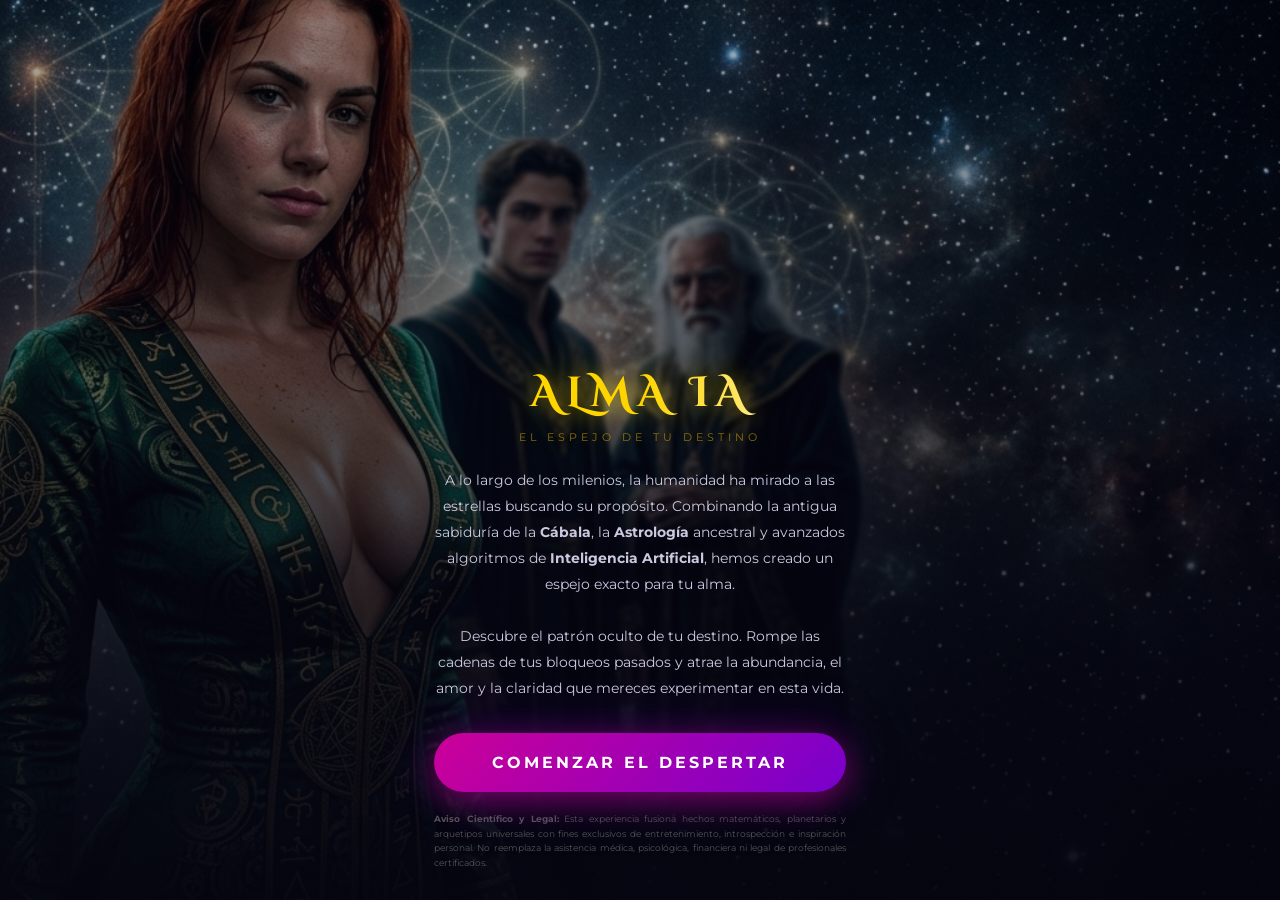
==== index.html @ 935ccdb6 "Initial commit - Mysticia app" ====
<!DOCTYPE html>
<html lang="es">
<head>
<meta charset="UTF-8">
<meta name="viewport" content="width=device-width,initial-scale=1.0,maximum-scale=1.0,user-scalable=no">
<title>ALMA IA | El Espejo de tu Destino</title>
<meta name="description" content="Cábala, Astrología e Inteligencia Artificial al servicio de tu alma.">
<meta name="theme-color" content="#050510">
<link rel="manifest" href="manifest.json">
<link rel="stylesheet" href="style.css">
</head>
<body>
<canvas id="cosmos"></canvas>

<!-- ══ INTRO ══ -->
<div id="s-intro" class="screen active">
  <div class="intro-content">
    <h1 class="intro-logo shimmer-text">ALMA IA</h1>
    <p class="intro-sub">El Espejo de tu Destino</p>
    <p class="intro-text">
      A lo largo de los milenios, la humanidad ha mirado a las estrellas buscando su propósito.
      Combinando la antigua sabiduría de la <strong>Cábala</strong>, la <strong>Astrología</strong> ancestral
      y avanzados algoritmos de <strong>Inteligencia Artificial</strong>, hemos creado un espejo exacto para tu alma.
      <br><br>
      Descubre el patrón oculto de tu destino. Rompe las cadenas de tus bloqueos pasados y atrae
      la abundancia, el amor y la claridad que mereces experimentar en esta vida.
    </p>
    <button id="btn-start" class="btn-main float-anim">COMENZAR EL DESPERTAR</button>
    <p class="legal">
      <strong>Aviso Científico y Legal:</strong> Esta experiencia fusiona hechos matemáticos, planetarios y arquetipos universales con fines exclusivos de entretenimiento, introspección e inspiración personal. No reemplaza la asistencia médica, psicológica, financiera ni legal de profesionales certificados.
    </p>
  </div>
</div>

<!-- ══ AUTH ══ -->
<div id="s-auth" class="screen">
  <div class="auth-box" style="margin:auto;margin-top:40px;margin-bottom:40px;">
    <div class="auth-logo">ALMA IA</div>
    <div class="auth-tagline">TU PORTAL ASTRAL</div>
    <div class="auth-tabs">
      <button class="auth-tab active" id="auth-tab-login" onclick="showAuthTab('login')">ENTRAR</button>
      <button class="auth-tab" id="auth-tab-register" onclick="showAuthTab('register')">INICIAR</button>
    </div>
    <div id="login-form">
      <div class="auth-error" id="login-error"></div>
      <div class="form-group"><label>Email</label><input type="email" id="login-email" placeholder="tu@email.com"></div>
      <div class="form-group"><label>Contraseña</label><input type="password" id="login-pass" placeholder="••••••••"></div>
      <button class="btn-main" onclick="doLogin()" style="margin-top:8px;">ENTRAR AL ORÁCULO</button>
      <p style="text-align:center;margin-top:16px;font-size:12px;color:var(--dim);">¿Primera vez? <span onclick="showAuthTab('register')" style="color:var(--purple-l);cursor:pointer;">Crea tu perfil astral</span></p>
    </div>
    <div id="register-form" style="display:none;">
      <div class="auth-error" id="register-error"></div>
      <div class="form-group"><label>Nombre completo *</label><input type="text" id="reg-name" placeholder="Tu nombre"></div>
      <div class="form-group"><label>Email *</label><input type="email" id="reg-email" placeholder="tu@email.com"></div>
      <div class="form-group"><label>Contraseña * (mín. 6 caracteres)</label><input type="password" id="reg-pass" placeholder="Tu contraseña mística"></div>
      <div class="form-group"><label>Fecha de nacimiento *</label><input type="date" id="reg-birth"></div>
      <div class="form-row">
        <div class="form-group"><label>Hora de nacimiento</label><input type="time" id="reg-time"></div>
        <div class="form-group"><label>Ciudad natal</label><input type="text" id="reg-city" placeholder="Ciudad"></div>
      </div>
      <button class="btn-main" onclick="doRegister()" style="margin-top:8px;">INICIAR MI DESPERTAR</button>
    </div>
  </div>
</div>

<!-- ══ MAIN APP ══ -->
<div id="s-main" class="screen">
  <header class="main-header">
    <div class="header-logo">✦ ALMA IA</div>
    <div id="user-name-header" class="header-user"></div>
    <button class="btn-logout" onclick="logout()">Salir</button>
  </header>
  <div class="trial-bar" id="trial-info"></div>

  <div class="app-body">

    <!-- WIDGETS ROW: clima + signo -->
    <div style="text-align:center;margin:16px 0 8px;">
      <div class="sign-badge" id="user-sign-badge"></div>
    </div>
    <div class="widgets-row" id="widgets-row">
      <div class="wdg" id="weather-wdg">
        <div class="wdg-icon">🌐</div>
        <div class="wdg-val" id="weather-temp">--</div>
        <div class="wdg-label" id="weather-city">Detectando...</div>
      </div>
      <div class="wdg" id="weather-wdg2">
        <div class="wdg-icon" id="weather-icon">⏳</div>
        <div class="wdg-val" id="weather-desc" style="font-size:11px;">Clima</div>
        <div class="wdg-label" id="weather-day">Hoy</div>
      </div>
      <div class="wdg">
        <div class="wdg-icon">🌙</div>
        <div class="wdg-val" id="moon-phase-wdg">--</div>
        <div class="wdg-label">Luna</div>
      </div>
    </div>

    <!-- HORÓSCOPO AUTO-WIDGET -->
    <div class="horo-auto" id="horo-auto-widget" style="display:none;">
      <div class="horo-auto-sign" id="horo-auto-sign">♈ ARIES · HOY</div>
      <div class="horo-auto-text" id="horo-auto-text">Cargando tu horóscopo...</div>
      <div class="horo-auto-summary" id="horo-auto-summary"></div>
    </div>

    <!-- TABS -->
    <div class="tabs">
      <button class="tab-btn active" id="tab-tarot" onclick="switchTab('tarot')">🔮 TAROT</button>
      <button class="tab-btn" id="tab-natal" onclick="switchTab('natal')">⭐ NATAL</button>
      <button class="tab-btn" id="tab-suenos" onclick="switchTab('suenos')">🌙 SUEÑOS</button>
      <button class="tab-btn" id="tab-horoscopo" onclick="switchTab('horoscopo')">🌟 HORO</button>
      <button class="tab-btn" id="tab-codigo" onclick="switchTab('codigo')">🔑 CÓDIGO</button>
    </div>

    <!-- PANEL: TAROT -->
    <div id="panel-tarot" class="panel active">
      <div class="card">
        <div class="card-title">ORÁCULO DEL TAROT</div>
        <div class="card-subtitle">UNA CARTA DIARIA · SABIDURÍA ETERNA</div>
        <div class="tarot-wrap">
          <div class="tarot-card-el glow-anim">
            <img id="card-img" src="tarot/tarot_card_back_1777262050422.png" alt="Carta del Tarot">
          </div>
        </div>
        <div id="card-name" class="card-name">Haz clic para revelar tu carta</div>
        <button id="tarot-btn" class="btn-secondary" onclick="drawTarotCard()">🔮 Consultar el Tarot</button>
        <div class="loader" id="tarot-loader"></div>
        <div id="tarot-result" class="ia-response"></div>
        <div id="tarot-summary-box" class="tarot-summary" style="display:none;"></div>
      </div>
    </div>

    <!-- PANEL: NATAL -->
    <div id="panel-natal" class="panel">
      <div class="card">
        <div class="card-title">CARTA NATAL ETERNA</div>
        <div class="card-subtitle">TU MAPA ESTELAR PERMANENTE</div>
        <div id="natal-content"></div>
        <button id="natal-btn" class="btn-secondary" onclick="generateNatal()" style="display:none;">⭐ Generar mi Carta Natal</button>
        <div class="loader" id="natal-loader"></div>
        <div id="natal-result" class="ia-response"></div>
      </div>

      <!-- CARRUSEL ASTRAL -->
      <div class="card" id="carousel-card" style="display:none;">
        <div class="card-title">MAPA ASTRAL VISUAL</div>
        <div class="card-subtitle">DESLIZA · DESCARGA · COMPARTE</div>
        <div class="astral-carousel" id="astral-carousel">
          <!-- Cards generadas dinámicamente por JS -->
        </div>
        <div class="carousel-dots" id="carousel-dots"></div>
        <div style="display:flex;gap:10px;margin-top:16px;">
          <button class="btn-secondary" onclick="downloadAstralCard()" style="flex:1;">⬇️ Descargar Carta</button>
          <button class="btn-secondary" onclick="downloadFullChart()" style="flex:1;">📜 Mapa Completo</button>
        </div>
        <canvas id="astral-canvas" style="display:none;"></canvas>
      </div>
    </div>

    <!-- PANEL: SUEÑOS -->
    <div id="panel-suenos" class="panel">
      <div class="card">
        <div class="card-title">ORÁCULO DE SUEÑOS</div>
        <div class="card-subtitle">UNA INTERPRETACIÓN DIARIA</div>
        <div class="form-group" style="margin-bottom:16px;">
          <label>Describe tu sueño de esta noche</label>
          <textarea id="dream-text" class="dream-input" placeholder="Cuéntame tu sueño con todos los detalles... ¿Qué viste? ¿Qué sentiste? ¿Había personas conocidas? ¿Colores, lugares, símbolos?"></textarea>
        </div>
        <button id="dream-btn" class="btn-secondary" onclick="interpretDream()">🌙 Interpretar mi Sueño</button>
        <div class="loader" id="dream-loader"></div>
        <div id="dream-result" class="ia-response"></div>
      </div>
    </div>

    <!-- PANEL: HORÓSCOPO -->
    <div id="panel-horoscopo" class="panel">
      <div class="card">
        <div class="card-title">HORÓSCOPO CUÁNTICO</div>
        <div class="card-subtitle">TU DESTINO ASTRAL HOY</div>
        <div class="form-group">
          <label>Signo Zodiacal</label>
          <select id="horo-sign" class="sign-select">
            <option value="Aries">♈ Aries</option><option value="Tauro">♉ Tauro</option>
            <option value="Géminis">♊ Géminis</option><option value="Cáncer">♋ Cáncer</option>
            <option value="Leo">♌ Leo</option><option value="Virgo">♍ Virgo</option>
            <option value="Libra">♎ Libra</option><option value="Escorpio">♏ Escorpio</option>
            <option value="Sagitario">♐ Sagitario</option><option value="Capricornio">♑ Capricornio</option>
            <option value="Acuario">♒ Acuario</option><option value="Piscis">♓ Piscis</option>
          </select>
        </div>
        <button id="horo-btn" class="btn-secondary" onclick="getHoroscope()">⭐ Ver mi Destino Hoy</button>
        <div class="loader" id="horo-loader"></div>
        <div id="horo-result" class="ia-response"></div>
      </div>
    </div>

    <!-- PANEL: CÓDIGO VITAL -->
    <div id="panel-codigo" class="panel">

      <!-- GUÍA LIBRE -->
      <div class="card">
        <div class="card-title">CÓDIGO VITAL</div>
        <div class="card-subtitle">TU GUÍA DE PROPÓSITO E INTEGRACIÓN</div>
        <div class="form-group">
          <label>¿Qué necesitas explorar hoy?</label>
          <textarea id="guia-input" class="guia-input" placeholder="Cuéntame lo que sientes, lo que te preocupa, tu relación, tu propósito, tus miedos, tus sueños de vida... Sin filtros. Esto es tu espacio sagrado."></textarea>
        </div>
        <button id="guia-btn" class="btn-secondary" onclick="askGuia()">🔑 Activar mi Código Vital</button>
        <div class="loader" id="guia-loader"></div>
        <div id="guia-result" class="ia-response"></div>
      </div>

      <!-- RADIOGRAFÍA CABALÍSTICA -->
      <div class="card">
        <div class="card-title">RADIOGRAFÍA CABALÍSTICA</div>
        <div class="card-subtitle">ANÁLISIS NUMEROLÓGICO PROFUNDO</div>
        <div class="form-row">
          <div class="form-group">
            <label>Nombre completo *</label>
            <input type="text" id="radio-name" placeholder="Tu nombre completo">
          </div>
          <div class="form-group">
            <label>Fecha de nacimiento *</label>
            <input type="date" id="radio-birth">
          </div>
        </div>
        <div class="form-row">
          <div class="form-group">
            <label>Hora de nacimiento</label>
            <input type="time" id="radio-time">
          </div>
          <div class="form-group">
            <label>Lugar de nacimiento</label>
            <input type="text" id="radio-place" placeholder="Ciudad">
          </div>
        </div>
        <button id="radio-btn" class="btn-secondary" onclick="doRadiografia()">✡️ Generar mi Radiografía</button>
        <div class="loader" id="radio-loader"></div>
        <div id="radio-nums" class="radio-nums" style="display:none;"></div>
        <div id="radio-fields" class="radio-fields" style="display:none;"></div>
        <div id="radio-result" class="ia-response"></div>
        <div id="radio-scenes" class="scenes-container" style="display:none;"></div>
      </div>

    </div><!-- panel-codigo -->

  </div><!-- app-body -->
</div><!-- s-main -->

<!-- ══ TRIAL EXPIRADO ══ -->
<div id="s-expired" class="screen">
  <div class="expired-box" style="margin:auto;margin-top:60px;">
    <div class="expired-icon">🌌</div>
    <h2 class="expired-title">Período Astral Completado</h2>
    <p class="expired-text">Has completado tu período de acceso de <strong>14 días</strong> al Oráculo de ALMA IA. Tu viaje apenas comienza. Contacta al Maestro para renovar tu acceso.</p>
    <div style="background:rgba(255,215,0,0.08);border:1px solid rgba(255,215,0,0.2);border-radius:16px;padding:20px;margin-bottom:24px;">
      <p style="font-size:12px;color:var(--dim);letter-spacing:1px;">CONTACTO DEL ORÁCULO</p>
      <p style="color:var(--gold);font-size:16px;margin-top:8px;">✉️ alma.ia.oraculo@gmail.com</p>
    </div>
    <button class="btn-main" onclick="logout()">Volver al Inicio</button>
  </div>
</div>

<!-- ══ MODAL CARTA ASTRAL ══ -->
<div id="astral-modal" class="astral-modal" role="dialog" aria-modal="true" aria-label="Detalle de carta astral">
  <div class="astral-modal-backdrop" onclick="closeAstralModal()"></div>
  <div class="astral-modal-box" id="astral-modal-box">

    <!-- Header -->
    <div class="amod-header">
      <button class="amod-nav-btn" id="amod-prev" onclick="navigateModal(-1)" aria-label="Anterior">‹</button>
      <div class="amod-title-wrap">
        <div class="amod-icon" id="amod-icon"></div>
        <div>
          <div class="amod-label" id="amod-label"></div>
          <div class="amod-title" id="amod-title"></div>
        </div>
      </div>
      <button class="amod-nav-btn" id="amod-next" onclick="navigateModal(1)" aria-label="Siguiente">›</button>
    </div>

    <!-- Anillo circular -->
    <div class="amod-ring-section">
      <div class="amod-ring-wrap">
        <svg class="amod-ring-svg" viewBox="0 0 140 140">
          <circle class="amod-ring-bg" cx="70" cy="70" r="60"/>
          <circle class="amod-ring-fill" id="amod-ring-fill" cx="70" cy="70" r="60"
            stroke-dasharray="377" style="--dash-total:377;--dash-offset:377;"/>
        </svg>
        <div class="amod-ring-inner">
          <div class="amod-ring-icon" id="amod-ring-icon"></div>
          <div class="amod-ring-num" id="amod-ring-num"></div>
          <div class="amod-ring-val" id="amod-ring-val"></div>
        </div>
      </div>
      <div class="amod-badge" id="amod-badge"></div>
    </div>

    <!-- Contenido -->
    <div class="amod-body">
      <div class="amod-phrase" id="amod-phrase"></div>
      <div class="amod-section">
        <div class="amod-section-label">SIGNIFICADO</div>
        <div class="amod-section-text" id="amod-meaning"></div>
      </div>
      <div class="amod-section" id="amod-ai-section">
        <div class="amod-section-label">LECTURA PERSONAL IA</div>
        <div class="loader" id="amod-loader"></div>
        <div class="amod-section-text" id="amod-ai-text"></div>
      </div>
      <div class="amod-section">
        <div class="amod-section-label">CONSEJO PRÁCTICO</div>
        <div class="amod-advice" id="amod-advice"></div>
      </div>
    </div>

    <!-- Dots y cerrar -->
    <div class="amod-footer">
      <div class="carousel-dots" id="amod-dots"></div>
      <button class="amod-close-btn" onclick="closeAstralModal()" aria-label="Cerrar">✕ CERRAR</button>
    </div>
  </div>
</div>

<script src="app-core.js"></script>
<script src="app-features.js"></script>
<script src="app-carousel.js"></script>
<script src="app-modal.js"></script>
</body>
</html>
---- style.css ----
@import url('https://fonts.googleapis.com/css2?family=Cinzel:wght@400;700;900&family=Cinzel+Decorative:wght@400;700&family=Montserrat:wght@300;400;500;600;700&display=swap');

:root {
  --bg: #050510;
  --purple: #7700cc;
  --purple-l: #aa44ff;
  --magenta: #cc0099;
  --gold: #ffd700;
  --gold-d: #aa8800;
  --text: #e0d8f0;
  --dim: #8888aa;
  --glass: rgba(15,8,30,0.82);
  --gborder: rgba(150,80,255,0.25);
  --glow: 0 0 30px rgba(119,0,204,0.4);
}

*{margin:0;padding:0;box-sizing:border-box}

body{
  background:var(--bg);
  color:var(--text);
  font-family:'Montserrat',sans-serif;
  min-height:100vh;
  overflow-x:hidden;
}

#cosmos{
  position:fixed;top:0;left:0;width:100%;height:100%;
  z-index:0;pointer-events:none;
}

/* SCREENS */
.screen{
  display:none;position:relative;z-index:10;
  width:100%;min-height:100vh;
}
.screen.active{display:flex;flex-direction:column;align-items:center;}

/* INTRO */
#s-intro{
  background:url('tarot/intro_bg.png') center center/cover no-repeat;
  justify-content:flex-end;
  padding:0 0 30px 0;
}
#s-intro::before{
  content:'';position:absolute;inset:0;
  background:linear-gradient(to bottom,rgba(5,5,16,0.3) 0%,rgba(5,5,16,0.75) 60%,rgba(5,5,16,0.97) 100%);
}
.intro-content{
  position:relative;z-index:2;
  max-width:460px;width:100%;padding:0 24px;text-align:center;
}
.intro-logo{
  font-family:'Cinzel Decorative',serif;font-size:42px;font-weight:700;
  color:var(--gold);letter-spacing:6px;
  text-shadow:0 0 20px rgba(255,215,0,0.6),0 0 60px rgba(255,215,0,0.3);
  margin-bottom:8px;
}
.intro-sub{
  font-size:11px;letter-spacing:4px;color:var(--gold-d);
  text-transform:uppercase;margin-bottom:24px;opacity:0.8;
}
.intro-text{
  font-size:14px;line-height:1.85;color:#ccc8e0;
  margin-bottom:32px;
}
.btn-main{
  width:100%;padding:20px;border:none;border-radius:60px;cursor:pointer;
  background:linear-gradient(135deg,var(--magenta),var(--purple));
  color:#fff;font-family:'Montserrat',sans-serif;font-size:16px;
  font-weight:700;letter-spacing:3px;text-transform:uppercase;
  box-shadow:0 8px 30px rgba(204,0,153,0.5),0 0 60px rgba(119,0,204,0.3);
  transition:transform 0.2s,box-shadow 0.2s;
  position:relative;overflow:hidden;
}
.btn-main::before{
  content:'';position:absolute;inset:0;
  background:linear-gradient(135deg,rgba(255,255,255,0.15),transparent);
  opacity:0;transition:opacity 0.3s;
}
.btn-main:hover{transform:scale(1.02);box-shadow:0 12px 40px rgba(204,0,153,0.7);}
.btn-main:hover::before{opacity:1;}
.btn-main:active{transform:scale(0.97);}
.legal{font-size:9px;color:#555;line-height:1.6;margin-top:20px;text-align:justify;}

/* AUTH SCREEN */
#s-auth{
  justify-content:center;padding:20px;
  background:radial-gradient(ellipse at 20% 50%,rgba(119,0,204,0.15) 0%,transparent 60%),
             radial-gradient(ellipse at 80% 20%,rgba(204,0,153,0.1) 0%,transparent 50%);
}
.auth-box{
  width:100%;max-width:420px;
  background:var(--glass);border:1px solid var(--gborder);
  border-radius:28px;padding:36px 28px;
  backdrop-filter:blur(20px);
  box-shadow:var(--glow),0 20px 60px rgba(0,0,0,0.6);
}
.auth-logo{
  font-family:'Cinzel',serif;font-size:22px;color:var(--gold);
  letter-spacing:4px;text-align:center;margin-bottom:4px;
}
.auth-tagline{font-size:10px;color:var(--dim);letter-spacing:3px;text-align:center;margin-bottom:28px;}
.auth-tabs{display:flex;background:rgba(255,255,255,0.05);border-radius:50px;padding:4px;margin-bottom:28px;}
.auth-tab{
  flex:1;padding:10px;border:none;background:transparent;
  color:var(--dim);font-size:12px;font-weight:600;letter-spacing:1px;
  border-radius:50px;cursor:pointer;transition:all 0.3s;
}
.auth-tab.active{background:rgba(150,80,255,0.25);color:#fff;}
.form-group{margin-bottom:16px;}
.form-group label{display:block;font-size:11px;color:var(--dim);letter-spacing:2px;margin-bottom:6px;text-transform:uppercase;}
.form-group input, .form-group select{
  width:100%;padding:14px 16px;
  background:rgba(255,255,255,0.05);border:1px solid var(--gborder);
  border-radius:12px;color:var(--text);font-size:14px;
  font-family:'Montserrat',sans-serif;outline:none;
  transition:border-color 0.3s,box-shadow 0.3s;
}
.form-group input:focus,.form-group select:focus{
  border-color:var(--purple-l);box-shadow:0 0 15px rgba(170,68,255,0.2);
}
.form-group input::placeholder{color:rgba(255,255,255,0.2);}
.form-group select option{background:#1a0833;color:#fff;}
.form-row{display:grid;grid-template-columns:1fr 1fr;gap:12px;}
.auth-error{
  background:rgba(255,50,50,0.15);border:1px solid rgba(255,50,50,0.3);
  border-radius:10px;padding:10px 14px;font-size:12px;color:#ff8888;
  margin-bottom:16px;display:none;
}

/* MAIN APP */
#s-main{justify-content:flex-start;padding-bottom:30px;}
.main-header{
  width:100%;background:rgba(5,5,16,0.9);backdrop-filter:blur(20px);
  border-bottom:1px solid var(--gborder);
  padding:14px 20px;display:flex;align-items:center;
  justify-content:space-between;position:sticky;top:0;z-index:100;
}
.header-logo{font-family:'Cinzel',serif;font-size:18px;color:var(--gold);letter-spacing:3px;}
.header-user{font-size:11px;color:var(--dim);letter-spacing:1px;}
.btn-logout{
  background:rgba(255,255,255,0.06);border:1px solid var(--gborder);
  color:var(--dim);padding:6px 14px;border-radius:20px;
  cursor:pointer;font-size:11px;transition:all 0.3s;
}
.btn-logout:hover{color:#fff;border-color:var(--purple-l);}

.trial-bar{
  width:100%;background:linear-gradient(135deg,rgba(119,0,204,0.3),rgba(204,0,153,0.3));
  border-bottom:1px solid rgba(255,215,0,0.15);
  padding:8px 20px;text-align:center;font-size:11px;color:rgba(255,215,0,0.8);
  letter-spacing:1px;
}

.app-body{width:100%;max-width:500px;padding:0 16px;margin:0 auto;}

.tabs{
  display:flex;background:rgba(255,255,255,0.04);
  border-radius:50px;padding:5px;margin:20px 0;
  border:1px solid var(--gborder);
}
.tab-btn{
  flex:1;padding:10px 4px;border:none;background:transparent;
  color:var(--dim);font-size:10px;font-weight:700;letter-spacing:1px;
  border-radius:50px;cursor:pointer;transition:all 0.3s;text-transform:uppercase;
}
.tab-btn.active{
  background:linear-gradient(135deg,rgba(119,0,204,0.6),rgba(204,0,153,0.4));
  color:#fff;box-shadow:0 4px 15px rgba(119,0,204,0.3);
}

.panel{display:none;}
.panel.active{display:block;}

/* CARD */
.card{
  background:var(--glass);border:1px solid var(--gborder);
  border-radius:24px;padding:28px;margin-bottom:20px;
  box-shadow:var(--glow);
}
.card-title{
  font-family:'Cinzel',serif;font-size:16px;color:var(--gold);
  letter-spacing:2px;margin-bottom:6px;text-align:center;
}
.card-subtitle{font-size:11px;color:var(--dim);text-align:center;letter-spacing:2px;margin-bottom:24px;}

/* TAROT */
.tarot-wrap{display:flex;justify-content:center;margin-bottom:24px;}
.tarot-card-el{
  width:180px;height:310px;border-radius:16px;overflow:hidden;
  border:2px solid var(--gold);cursor:pointer;position:relative;
  box-shadow:0 0 30px rgba(255,215,0,0.2),0 10px 40px rgba(0,0,0,0.5);
  transition:transform 0.3s,box-shadow 0.3s;
  perspective:1000px;
}
.tarot-card-el:hover{transform:scale(1.04) translateY(-4px);box-shadow:0 0 50px rgba(255,215,0,0.35);}
.tarot-card-el img{width:100%;height:100%;object-fit:cover;display:block;}
.card-name{
  font-family:'Cinzel',serif;font-size:14px;color:var(--gold);
  text-align:center;margin-bottom:16px;letter-spacing:2px;min-height:20px;
}
.btn-secondary{
  width:100%;padding:16px;border:1px solid var(--gborder);
  background:rgba(119,0,204,0.2);color:#fff;border-radius:14px;
  font-size:14px;font-weight:600;cursor:pointer;
  transition:all 0.3s;letter-spacing:1px;
}
.btn-secondary:hover{background:rgba(119,0,204,0.4);border-color:var(--purple-l);}

.ia-response{
  background:rgba(0,0,0,0.4);border-left:3px solid var(--purple-l);
  border-radius:0 12px 12px 0;padding:20px;margin-top:16px;
  font-size:14px;line-height:1.9;color:#d8d0f0;display:none;
}
.ia-response.show{display:block;animation:fadeIn 0.5s ease;}

/* NATAL */
.natal-grid{
  display:grid;grid-template-columns:1fr 1fr;gap:12px;margin-bottom:20px;
}
.natal-item{
  background:rgba(119,0,204,0.15);border:1px solid rgba(119,0,204,0.3);
  border-radius:14px;padding:14px;text-align:center;
}
.natal-symbol{font-size:24px;margin-bottom:6px;}
.natal-label{font-size:9px;color:var(--dim);letter-spacing:2px;text-transform:uppercase;margin-bottom:4px;}
.natal-value{font-family:'Cinzel',serif;font-size:14px;color:var(--gold);}

/* SUENOS */
.dream-input{
  width:100%;min-height:120px;padding:16px;
  background:rgba(255,255,255,0.04);border:1px solid var(--gborder);
  border-radius:16px;color:var(--text);font-size:14px;
  font-family:'Montserrat',sans-serif;resize:vertical;outline:none;
  transition:border-color 0.3s;line-height:1.7;
}
.dream-input:focus{border-color:var(--purple-l);}
.dream-input::placeholder{color:rgba(255,255,255,0.2);}

/* HOROSCOPO */
.sign-select{
  width:100%;padding:14px 16px;margin-bottom:16px;
  background:rgba(255,255,255,0.05);border:1px solid var(--gborder);
  border-radius:12px;color:var(--text);font-size:15px;outline:none;
  cursor:pointer;
}
.horo-data{
  display:grid;grid-template-columns:1fr 1fr 1fr;gap:10px;margin-bottom:16px;
}
.horo-item{
  background:rgba(255,215,0,0.06);border:1px solid rgba(255,215,0,0.15);
  border-radius:12px;padding:12px;text-align:center;
}
.horo-item-label{font-size:9px;color:var(--dim);letter-spacing:1px;margin-bottom:4px;}
.horo-item-val{font-size:13px;color:var(--gold);font-weight:600;}

/* LOADER */
.loader{
  width:36px;height:36px;margin:20px auto;
  border:3px solid rgba(119,0,204,0.2);border-top-color:var(--purple-l);
  border-radius:50%;animation:spin 0.8s linear infinite;display:none;
}
.loader.show{display:block;}

/* EXPIRED */
#s-expired{
  justify-content:center;padding:30px;
  background:radial-gradient(ellipse at center,rgba(119,0,204,0.2),transparent);
}
.expired-box{
  max-width:400px;text-align:center;
  background:var(--glass);border:1px solid var(--gborder);
  border-radius:28px;padding:40px 28px;
}
.expired-icon{font-size:60px;margin-bottom:20px;}
.expired-title{font-family:'Cinzel',serif;font-size:24px;color:var(--gold);margin-bottom:16px;}
.expired-text{font-size:14px;line-height:1.8;color:var(--dim);margin-bottom:28px;}

/* TOAST */
.toast{
  position:fixed;bottom:30px;left:50%;transform:translateX(-50%) translateY(100px);
  background:rgba(119,0,204,0.9);border:1px solid var(--purple-l);
  border-radius:50px;padding:12px 24px;font-size:13px;color:#fff;
  z-index:9999;transition:transform 0.4s cubic-bezier(0.34,1.56,0.64,1);
  backdrop-filter:blur(10px);white-space:nowrap;
}
.toast.show{transform:translateX(-50%) translateY(0);}

/* ANIMACIONES */
@keyframes spin{to{transform:rotate(360deg)}}
@keyframes fadeIn{from{opacity:0;transform:translateY(10px)}to{opacity:1;transform:translateY(0)}}
@keyframes float{0%,100%{transform:translateY(0)}50%{transform:translateY(-8px)}}
@keyframes glow{0%,100%{box-shadow:var(--glow)}50%{box-shadow:0 0 50px rgba(119,0,204,0.6)}}
@keyframes shimmer{
  0%{background-position:-200% center}
  100%{background-position:200% center}
}

.float-anim{animation:float 4s ease-in-out infinite;}
.glow-anim{animation:glow 3s ease-in-out infinite;}

.shimmer-text{
  background:linear-gradient(90deg,var(--gold) 25%,#fff 50%,var(--gold) 75%);
  background-size:200% auto;
  -webkit-background-clip:text;-webkit-text-fill-color:transparent;
  background-clip:text;animation:shimmer 3s linear infinite;
}

/* DIVIDER */
.divider{
  display:flex;align-items:center;gap:12px;margin:20px 0;
}
.divider::before,.divider::after{
  content:'';flex:1;height:1px;background:var(--gborder);
}
.divider span{font-size:11px;color:var(--dim);letter-spacing:2px;}

/* SIGN BADGE */
.sign-badge{
  display:inline-flex;align-items:center;gap:8px;
  background:rgba(255,215,0,0.1);border:1px solid rgba(255,215,0,0.25);
  border-radius:50px;padding:8px 16px;margin-bottom:20px;
}
.sign-badge-symbol{font-size:20px;}
.sign-badge-name{font-family:'Cinzel',serif;font-size:14px;color:var(--gold);}

/* SCROLLBAR */
::-webkit-scrollbar{width:4px;}
::-webkit-scrollbar-track{background:rgba(255,255,255,0.02);}
::-webkit-scrollbar-thumb{background:var(--purple);border-radius:4px;}

/* RESPONSIVE */
@media(max-width:380px){
  .intro-logo{font-size:34px;}
  .auth-box{padding:28px 20px;}
  .form-row{grid-template-columns:1fr;}
}

/* ── WIDGETS DASHBOARD ── */
.widgets-row{display:flex;gap:10px;margin:0 0 16px 0;}
.wdg{flex:1;background:var(--glass);border:1px solid var(--gborder);border-radius:16px;padding:12px 10px;text-align:center;backdrop-filter:blur(10px);}
.wdg-icon{font-size:22px;margin-bottom:4px;}
.wdg-val{font-size:14px;font-weight:700;color:var(--gold);line-height:1.2;}
.wdg-label{font-size:9px;color:var(--dim);letter-spacing:1px;margin-top:2px;}
.horo-auto{background:linear-gradient(135deg,rgba(119,0,204,0.15),rgba(204,0,153,0.1));border:1px solid rgba(119,0,204,0.3);border-radius:18px;padding:16px;margin-bottom:16px;position:relative;overflow:hidden;}
.horo-auto::before{content:'✦';position:absolute;right:12px;top:8px;font-size:28px;opacity:0.1;color:var(--gold);}
.horo-auto-sign{font-size:10px;letter-spacing:3px;color:var(--purple-l);text-transform:uppercase;margin-bottom:6px;}
.horo-auto-text{font-size:13px;line-height:1.7;color:var(--text);}
.horo-auto-summary{font-family:'Cinzel',serif;font-size:12px;color:var(--gold);margin-top:10px;padding-top:10px;border-top:1px solid var(--gborder);font-style:italic;}
.guia-input{width:100%;min-height:100px;padding:14px;background:rgba(255,255,255,0.04);border:1px solid var(--gborder);border-radius:14px;color:var(--text);font-size:14px;font-family:'Montserrat',sans-serif;resize:vertical;outline:none;transition:border-color 0.3s;line-height:1.7;}
.guia-input:focus{border-color:var(--purple-l);}
.guia-input::placeholder{color:rgba(255,255,255,0.2);}
.radio-nums{display:grid;grid-template-columns:1fr 1fr 1fr;gap:10px;margin:16px 0;}
.radio-num{background:rgba(255,215,0,0.07);border:1px solid rgba(255,215,0,0.2);border-radius:14px;padding:14px;text-align:center;}
.radio-num-label{font-size:9px;color:var(--dim);letter-spacing:2px;text-transform:uppercase;margin-bottom:4px;}
.radio-num-val{font-family:'Cinzel',serif;font-size:22px;color:var(--gold);}
.radio-num-desc{font-size:9px;color:var(--dim);margin-top:4px;}
.radio-fields{display:grid;grid-template-columns:1fr 1fr;gap:10px;margin-bottom:14px;}
.radio-field{background:rgba(119,0,204,0.12);border:1px solid rgba(119,0,204,0.25);border-radius:12px;padding:14px;}
.radio-field-label{font-size:9px;color:var(--purple-l);letter-spacing:2px;text-transform:uppercase;margin-bottom:6px;}
.radio-field-val{font-size:13px;color:var(--text);line-height:1.5;}
.scenes-container{margin-top:16px;display:flex;flex-direction:column;gap:10px;}
.scene-card{background:rgba(10,5,25,0.7);border-left:3px solid var(--purple-l);border-radius:0 14px 14px 0;padding:14px 16px;animation:fadeIn 0.4s ease;}
.scene-kw{font-size:9px;letter-spacing:3px;color:var(--purple-l);text-transform:uppercase;margin-bottom:6px;}
.scene-txt{font-size:14px;line-height:1.7;color:#d0c8e8;}
.tarot-summary{background:rgba(255,215,0,0.06);border:1px solid rgba(255,215,0,0.15);border-radius:12px;padding:12px 16px;margin-top:12px;font-family:'Cinzel',serif;font-size:12px;color:var(--gold);text-align:center;font-style:italic;}
.cv-divider{display:flex;align-items:center;gap:12px;margin:24px 0;}
.cv-divider::before,.cv-divider::after{content:'';flex:1;height:1px;background:var(--gborder);}
.cv-divider span{font-size:10px;color:var(--dim);letter-spacing:2px;white-space:nowrap;}
@media(max-width:380px){.radio-nums{grid-template-columns:1fr 1fr;}.radio-fields{grid-template-columns:1fr;}}

/* ── CARRUSEL ASTRAL ── */
.astral-carousel{
  display:flex;gap:16px;overflow-x:auto;padding:16px 4px 20px;
  scroll-snap-type:x mandatory;-webkit-overflow-scrolling:touch;
  scrollbar-width:none;
}
.astral-carousel::-webkit-scrollbar{display:none;}

.astral-card-item{
  flex:0 0 160px;scroll-snap-align:center;
  background:rgba(10,5,28,0.9);border:1px solid var(--gborder);
  border-radius:20px;padding:20px 14px;text-align:center;
  position:relative;overflow:hidden;
  transition:transform 0.3s,box-shadow 0.3s;cursor:pointer;
}
.astral-card-item:hover{transform:translateY(-4px);box-shadow:0 0 30px rgba(170,68,255,0.4);}
.astral-card-item::before{
  content:'';position:absolute;inset:0;
  background:linear-gradient(135deg,rgba(119,0,204,0.12),rgba(204,0,153,0.06));
  pointer-events:none;
}

/* Anillo circular animado */
.astral-ring-wrap{position:relative;width:90px;height:90px;margin:0 auto 12px;}
.astral-ring-svg{position:absolute;top:0;left:0;width:90px;height:90px;}
.astral-ring-bg{fill:none;stroke:rgba(255,255,255,0.06);stroke-width:4;}
.astral-ring-fill{
  fill:none;stroke-width:4;stroke-linecap:round;
  transform-origin:45px 45px;transform:rotate(-90deg);
  animation:ringFill 1.8s ease-out forwards;
}
@keyframes ringFill{from{stroke-dashoffset:var(--dash-total);}to{stroke-dashoffset:var(--dash-offset);}}

.astral-ring-inner{
  position:absolute;inset:10px;border-radius:50%;
  background:rgba(10,5,28,0.95);display:flex;flex-direction:column;
  align-items:center;justify-content:center;gap:2px;
}
.astral-ring-icon{font-size:22px;line-height:1;}
.astral-ring-num{font-family:'Cinzel',serif;font-size:13px;color:var(--gold);font-weight:700;}

.astral-card-label{font-size:9px;color:var(--dim);letter-spacing:2px;text-transform:uppercase;margin-bottom:6px;}
.astral-card-value{font-family:'Cinzel',serif;font-size:13px;color:var(--text);line-height:1.3;}
.astral-card-sub{font-size:10px;color:var(--purple-l);margin-top:4px;line-height:1.4;}

/* Badge de color por elemento */
.astral-card-badge{
  display:inline-block;font-size:9px;letter-spacing:1px;
  padding:3px 10px;border-radius:20px;margin-top:8px;
  background:rgba(255,215,0,0.12);border:1px solid rgba(255,215,0,0.2);
  color:var(--gold);
}

/* Dots indicadores */
.carousel-dots{display:flex;justify-content:center;gap:6px;margin-top:4px;}
.c-dot{
  width:6px;height:6px;border-radius:50%;
  background:rgba(255,255,255,0.15);border:none;cursor:pointer;
  transition:all 0.3s;padding:0;
}
.c-dot.active{background:var(--gold);width:18px;border-radius:3px;}

/* ══ MODAL CARTA ASTRAL ══ */
.astral-modal{
  position:fixed;inset:0;z-index:9000;
  display:flex;align-items:flex-end;justify-content:center;
  opacity:0;pointer-events:none;
  transition:opacity 0.3s ease;
}
.astral-modal.open{opacity:1;pointer-events:all;}

.astral-modal-backdrop{
  position:absolute;inset:0;
  background:rgba(5,5,16,0.88);backdrop-filter:blur(8px);
}

.astral-modal-box{
  position:relative;z-index:1;
  width:100%;max-width:480px;max-height:92vh;
  background:linear-gradient(180deg,#0d0525 0%,#050510 100%);
  border:1px solid var(--gborder);
  border-radius:28px 28px 0 0;
  overflow-y:auto;overflow-x:hidden;
  transform:translateY(100%);
  transition:transform 0.4s cubic-bezier(0.34,1.1,0.64,1);
  scrollbar-width:none;
}
.astral-modal-box::-webkit-scrollbar{display:none;}
.astral-modal.open .astral-modal-box{transform:translateY(0);}

/* En tablet/desktop → centrado con zoom */
@media(min-width:600px){
  .astral-modal{align-items:center;}
  .astral-modal-box{
    border-radius:24px;max-height:88vh;
    transform:scale(0.88);
    transition:transform 0.35s cubic-bezier(0.34,1.15,0.64,1);
  }
  .astral-modal.open .astral-modal-box{transform:scale(1);}
}

/* Smart TV / large screens */
@media(min-width:1200px){
  .astral-modal-box{max-width:560px;}
  .amod-title{font-size:22px;}
  .amod-ring-icon{font-size:52px;}
}

/* HEADER */
.amod-header{
  display:flex;align-items:center;justify-content:space-between;
  padding:20px 16px 12px;position:sticky;top:0;z-index:10;
  background:linear-gradient(180deg,#0d0525 80%,transparent);
}
.amod-nav-btn{
  width:44px;height:44px;border-radius:50%;border:1px solid var(--gborder);
  background:rgba(119,0,204,0.2);color:#fff;font-size:24px;
  cursor:pointer;display:flex;align-items:center;justify-content:center;
  transition:all 0.2s;flex-shrink:0;
}
.amod-nav-btn:hover{background:rgba(119,0,204,0.5);border-color:var(--purple-l);}
.amod-nav-btn:disabled{opacity:0.25;cursor:default;}

.amod-title-wrap{display:flex;align-items:center;gap:10px;min-width:0;}
.amod-icon{font-size:28px;flex-shrink:0;}
.amod-label{font-size:9px;color:var(--dim);letter-spacing:3px;text-transform:uppercase;}
.amod-title{font-family:'Cinzel',serif;font-size:16px;color:var(--gold);line-height:1.2;}

/* RING SECTION */
.amod-ring-section{display:flex;flex-direction:column;align-items:center;padding:8px 0 16px;}
.amod-ring-wrap{position:relative;width:140px;height:140px;}
.amod-ring-svg{position:absolute;top:0;left:0;width:140px;height:140px;}
.amod-ring-bg{fill:none;stroke:rgba(255,255,255,0.05);stroke-width:6;}
.amod-ring-fill{
  fill:none;stroke-width:6;stroke-linecap:round;
  transform-origin:70px 70px;transform:rotate(-90deg);
  animation:ringFill 1.6s ease-out forwards;
}
.amod-ring-inner{
  position:absolute;inset:14px;border-radius:50%;
  background:rgba(8,4,20,0.95);
  display:flex;flex-direction:column;align-items:center;justify-content:center;gap:2px;
}
.amod-ring-icon{font-size:36px;line-height:1;}
.amod-ring-num{font-family:'Cinzel',serif;font-size:20px;color:var(--gold);font-weight:700;}
.amod-ring-val{font-family:'Cinzel',serif;font-size:13px;color:var(--text);}

.amod-badge{
  margin-top:10px;font-size:10px;letter-spacing:2px;text-transform:uppercase;
  padding:5px 18px;border-radius:30px;
  background:rgba(255,215,0,0.1);border:1px solid rgba(255,215,0,0.25);
  color:var(--gold);
}

/* BODY */
.amod-body{padding:0 20px 16px;}
.amod-phrase{
  font-family:'Cinzel',serif;font-size:15px;color:var(--gold);
  text-align:center;line-height:1.6;margin-bottom:20px;
  padding:14px 16px;
  background:rgba(255,215,0,0.06);border:1px solid rgba(255,215,0,0.15);
  border-radius:14px;font-style:italic;
}
.amod-section{margin-bottom:16px;}
.amod-section-label{
  font-size:9px;color:var(--purple-l);letter-spacing:3px;
  text-transform:uppercase;margin-bottom:8px;
}
.amod-section-text{
  font-size:14px;line-height:1.8;color:#d0c8e8;
}
.amod-advice{
  background:rgba(119,0,204,0.15);border-left:3px solid var(--purple-l);
  border-radius:0 12px 12px 0;padding:14px 16px;
  font-size:14px;line-height:1.7;color:var(--text);
}

/* FOOTER */
.amod-footer{
  display:flex;flex-direction:column;align-items:center;gap:12px;
  padding:12px 20px 28px;
}
.amod-close-btn{
  background:rgba(255,255,255,0.06);border:1px solid var(--gborder);
  color:var(--dim);padding:12px 32px;border-radius:30px;
  cursor:pointer;font-size:12px;font-weight:600;letter-spacing:2px;
  transition:all 0.2s;
}
.amod-close-btn:hover{color:#fff;border-color:var(--purple-l);}

/* Swipe visual feedback */
.astral-modal-box.swiping-left{transform:translateX(-8px)!important;transition:transform 0.1s;}
.astral-modal-box.swiping-right{transform:translateX(8px)!important;transition:transform 0.1s;}
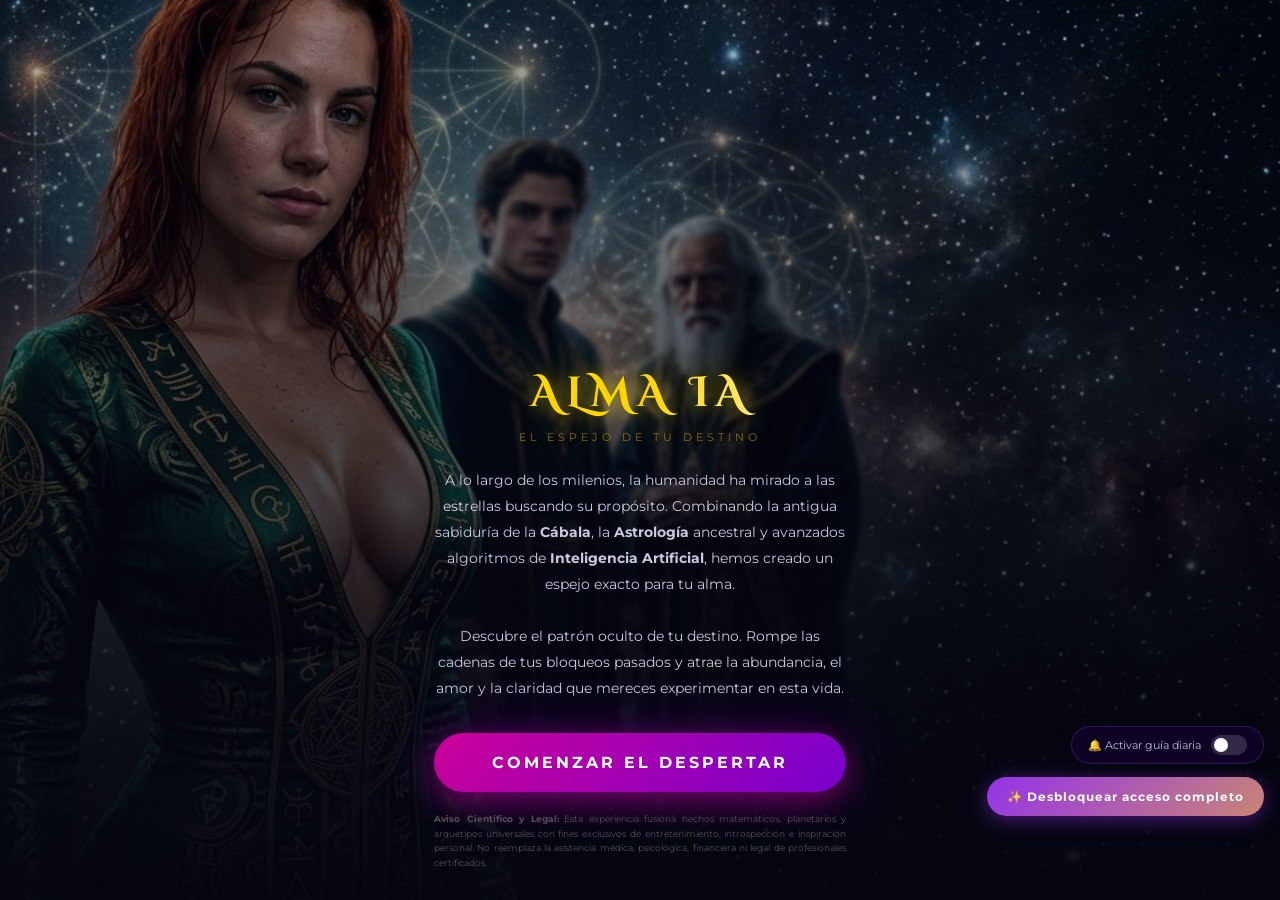
==== commit 9a026a72: "feat: evolution module - AI engine + push notifications + Stripe conversion" ====
--- a/index.html
+++ b/index.html
@@ -8,6 +8,10 @@
 <meta name="theme-color" content="#050510">
 <link rel="manifest" href="manifest.json">
 <link rel="stylesheet" href="style.css">
+<link rel="stylesheet" href="premium.css">
+<link rel="stylesheet" href="premium-validate.css">
+<link rel="stylesheet" href="assessment-module/assessment.css">
+<link rel="stylesheet" href="evolution.css">
 </head>
 <body>
 <canvas id="cosmos"></canvas>
@@ -110,6 +114,7 @@
       <button class="tab-btn" id="tab-suenos" onclick="switchTab('suenos')">🌙 SUEÑOS</button>
       <button class="tab-btn" id="tab-horoscopo" onclick="switchTab('horoscopo')">🌟 HORO</button>
       <button class="tab-btn" id="tab-codigo" onclick="switchTab('codigo')">🔑 CÓDIGO</button>
+      <button class="tab-btn" id="tab-oraculo" onclick="switchTab('oraculo')">🔮 ORÁCULO</button>
     </div>
 
     <!-- PANEL: TAROT -->
@@ -139,6 +144,9 @@
         <button id="natal-btn" class="btn-secondary" onclick="generateNatal()" style="display:none;">⭐ Generar mi Carta Natal</button>
         <div class="loader" id="natal-loader"></div>
         <div id="natal-result" class="ia-response"></div>
+        <button id="natal-img-btn" class="btn-secondary" onclick="generateNatalImage()" style="display:none;margin-top:16px;">🖼️ Generar Imagen de mi Carta Natal</button>
+        <div class="loader" id="natal-img-loader"></div>
+        <div id="natal-image-container"></div>
       </div>
 
       <!-- CARRUSEL ASTRAL -->
@@ -244,6 +252,24 @@
 
     </div><!-- panel-codigo -->
 
+    <!-- PANEL: EL ORÁCULO (CHAT LIBRE) -->
+    <div id="panel-oraculo" class="panel">
+      <div class="card oraculo-card">
+        <div class="card-title">EL ORÁCULO</div>
+        <div class="card-subtitle">CHAT LIBRE CON ALMA IA</div>
+        <div class="oraculo-messages" id="oraculo-messages">
+          <div class="oraculo-msg oraculo-msg-ia">✨ Soy ALMA IA, tu guía de sabiduría ancestral. Pregúntame sobre tu destino, relaciones, propósito, sueños, energías... Estoy aquí para iluminar tu camino.</div>
+        </div>
+        <div class="oraculo-input-row">
+          <button class="oraculo-icon-btn" id="oraculo-clip-btn" title="Adjuntar" onclick="document.getElementById('oraculo-file').click()">📎</button>
+          <input type="file" id="oraculo-file" hidden accept="image/*">
+          <textarea id="oraculo-input" class="oraculo-input" placeholder="Escribe tu consulta al Oráculo..." rows="1"></textarea>
+          <button class="oraculo-icon-btn" id="oraculo-mic-btn" onclick="toggleOraculoMic()" title="Micrófono">🎙️</button>
+          <button class="oraculo-send-btn" id="oraculo-send-btn" onclick="sendOraculo()">➤</button>
+        </div>
+      </div>
+    </div>
+
   </div><!-- app-body -->
 </div><!-- s-main -->
 
@@ -326,5 +352,21 @@
 <script src="app-features.js"></script>
 <script src="app-carousel.js"></script>
 <script src="app-modal.js"></script>
+<!-- ══ PREMIUM MODULE (independiente) ══ -->
+<script src="premium.js"></script>
+<script src="premium-ui.js"></script>
+<script src="init-premium.js"></script>
+<script src="premium-validate.js"></script>
+<script src="premium-text-patch.js"></script>
+<!-- ══ ASSESSMENT MODULE (independiente) ══ -->
+<script src="assessment-module/assessment-core.js"></script>
+<script src="assessment-module/assessment-engine.js"></script>
+<script src="assessment-module/assessment-ui.js"></script>
+<script src="assessment-module/init-assessment.js"></script>
+<script src="access-codes.js"></script>
+<script src="conversion-patch.js"></script>
+<!-- ══ EVOLUTION MODULE (independiente) ══ -->
+<script src="evolution-engine.js"></script>
+<script src="evolution-push.js"></script>
 </body>
 </html>
--- a/evolution.css
+++ b/evolution.css
@@ -0,0 +1,144 @@
+/* ═══ ALMA IA · EVOLUTION CSS ═══ */
+/* Prefijo: .ev-  |  Sin tocar estilos existentes */
+
+/* ── Variables ── */
+:root {
+  --ev-gold: #ffd700;
+  --ev-purple: #9333ea;
+  --ev-bg: rgba(15,5,40,0.97);
+  --ev-radius: 20px;
+  --ev-shadow: 0 8px 40px rgba(147,51,234,0.3);
+}
+
+/* ── Botones base ── */
+.ev-btn-primary {
+  display: block; width: 100%; padding: 15px;
+  border: none; border-radius: 60px;
+  background: linear-gradient(135deg, #ffd700, #ffaa00);
+  color: #1a0833; font-size: 14px; font-weight: 700;
+  font-family: 'Montserrat', sans-serif; letter-spacing: 1.5px;
+  cursor: pointer; box-shadow: 0 6px 24px rgba(255,215,0,.35);
+  margin-bottom: 10px; transition: transform .15s, box-shadow .15s;
+}
+.ev-btn-primary:hover { transform: translateY(-2px); box-shadow: 0 10px 32px rgba(255,215,0,.5); }
+
+.ev-btn-ghost {
+  display: block; width: 100%; padding: 10px;
+  border: 1px solid rgba(255,255,255,.08); border-radius: 50px;
+  background: transparent; color: #666;
+  font-size: 11px; font-family: 'Montserrat', sans-serif; cursor: pointer;
+}
+
+/* ── Teaser ── */
+.ev-teaser {
+  position: fixed; bottom: -100%; left: 50%; transform: translateX(-50%);
+  width: min(92vw, 420px); background: var(--ev-bg);
+  border: 1px solid rgba(147,51,234,.4); border-radius: var(--ev-radius);
+  padding: 28px 24px; z-index: 9990; text-align: center;
+  box-shadow: var(--ev-shadow); transition: bottom .4s cubic-bezier(.34,1.56,.64,1);
+}
+.ev-teaser.ev-open { bottom: 24px; }
+.ev-teaser-icon { font-size: 36px; margin-bottom: 12px; }
+.ev-teaser-msg { font-family: 'Cinzel', serif; font-size: 15px; color: var(--ev-gold); letter-spacing: 1.5px; margin-bottom: 8px; }
+.ev-teaser-sub { font-size: 12px; color: #9ca3af; margin-bottom: 20px; }
+
+/* ── Paywall ── */
+.ev-paywall {
+  position: absolute; inset: 0;
+  background: rgba(10,4,28,.85); border-radius: inherit;
+  display: flex; flex-direction: column; align-items: center;
+  justify-content: center; padding: 24px; text-align: center;
+  backdrop-filter: blur(4px);
+}
+.ev-paywall-icon { font-size: 32px; margin-bottom: 12px; }
+.ev-paywall-title { font-family: 'Cinzel', serif; font-size: 15px; color: var(--ev-gold); margin-bottom: 8px; }
+.ev-paywall-sub { font-size: 11px; color: #9ca3af; margin-bottom: 20px; line-height: 1.7; }
+
+/* ── Botón global flotante ── */
+.ev-global-btn {
+  position: fixed; bottom: 84px; right: 16px; z-index: 9980;
+  padding: 12px 20px; border: none; border-radius: 50px;
+  background: linear-gradient(135deg, #9333ea, #ffd700 200%);
+  color: #fff; font-size: 12px; font-weight: 700;
+  font-family: 'Montserrat', sans-serif; letter-spacing: 1px;
+  cursor: pointer; box-shadow: 0 4px 20px rgba(147,51,234,.45);
+  animation: ev-pulse 3s ease-in-out infinite;
+}
+@keyframes ev-pulse {
+  0%, 100% { box-shadow: 0 4px 20px rgba(147,51,234,.45); }
+  50% { box-shadow: 0 6px 32px rgba(255,215,0,.5); }
+}
+
+/* ── Toast ── */
+.ev-toast {
+  position: fixed; bottom: 24px; left: 50%; transform: translateX(-50%) translateY(20px);
+  background: rgba(30,10,60,.95); color: #e9d5ff;
+  border: 1px solid rgba(147,51,234,.3); border-radius: 12px;
+  padding: 12px 20px; font-size: 13px; z-index: 10000;
+  opacity: 0; transition: opacity .3s, transform .3s;
+  white-space: nowrap; max-width: 90vw;
+}
+.ev-toast.ev-show { opacity: 1; transform: translateX(-50%) translateY(0); }
+.ev-toast-warn { border-color: rgba(239,68,68,.4); color: #fca5a5; }
+.ev-toast-link { color: var(--ev-gold); cursor: pointer; margin-left: 8px; font-weight: 700; }
+
+/* ── Reenganche ── */
+.ev-reengage {
+  position: fixed; top: -100%; left: 50%; transform: translateX(-50%);
+  width: min(92vw, 380px); background: var(--ev-bg);
+  border: 1px solid rgba(147,51,234,.4); border-radius: var(--ev-radius);
+  padding: 24px; z-index: 9990; text-align: center;
+  box-shadow: var(--ev-shadow); transition: top .4s cubic-bezier(.34,1.56,.64,1);
+}
+.ev-reengage.ev-open { top: 24px; }
+.ev-reengage-msg { font-family: 'Cinzel', serif; font-size: 16px; color: var(--ev-gold); margin-bottom: 8px; }
+.ev-reengage-sub { font-size: 12px; color: #9ca3af; margin-bottom: 20px; }
+
+/* ── Result teaser ── */
+.ev-result-teaser { text-align: center; padding: 20px 0; }
+.ev-result-partial {
+  background: rgba(147,51,234,.08); border-radius: 12px;
+  padding: 16px; margin-bottom: 16px; position: relative;
+}
+.ev-result-pct {
+  font-size: 11px; color: #6b7280; margin-top: 8px;
+  font-family: 'Montserrat', sans-serif;
+}
+.ev-result-msg { font-size: 13px; color: #c4b5d4; margin-bottom: 20px; line-height: 1.7; }
+
+/* ── Permiso push ── */
+.ev-perm-prompt {
+  position: fixed; bottom: -100%; left: 50%; transform: translateX(-50%);
+  width: min(92vw, 400px); background: var(--ev-bg);
+  border: 1px solid rgba(147,51,234,.4); border-radius: var(--ev-radius);
+  padding: 28px 24px; z-index: 9995; text-align: center;
+  box-shadow: var(--ev-shadow); transition: bottom .4s cubic-bezier(.34,1.56,.64,1);
+}
+.ev-perm-prompt.ev-open { bottom: 24px; }
+.ev-perm-icon { font-size: 36px; margin-bottom: 12px; }
+.ev-perm-title { font-family: 'Cinzel', serif; font-size: 16px; color: var(--ev-gold); margin-bottom: 8px; }
+.ev-perm-sub { font-size: 12px; color: #9ca3af; margin-bottom: 20px; line-height: 1.7; }
+
+/* ── Push toggle ── */
+.ev-push-toggle {
+  position: fixed; bottom: 136px; right: 16px; z-index: 9970;
+  display: flex; align-items: center; gap: 10px;
+  background: rgba(15,5,40,.9); border: 1px solid rgba(147,51,234,.3);
+  border-radius: 50px; padding: 8px 16px;
+  box-shadow: 0 4px 16px rgba(0,0,0,.4);
+}
+.ev-toggle-label { font-size: 11px; color: #c4b5d4; font-family: 'Montserrat', sans-serif; white-space: nowrap; }
+.ev-switch { position: relative; display: inline-block; width: 36px; height: 20px; }
+.ev-switch input { opacity: 0; width: 0; height: 0; }
+.ev-slider {
+  position: absolute; cursor: pointer; inset: 0;
+  background: rgba(255,255,255,.15); border-radius: 20px;
+  transition: .3s;
+}
+.ev-slider:before {
+  content: ''; position: absolute; height: 14px; width: 14px;
+  left: 3px; bottom: 3px; background: #fff; border-radius: 50%;
+  transition: .3s;
+}
+.ev-switch input:checked + .ev-slider { background: var(--ev-purple); }
+.ev-switch input:checked + .ev-slider:before { transform: translateX(16px); }
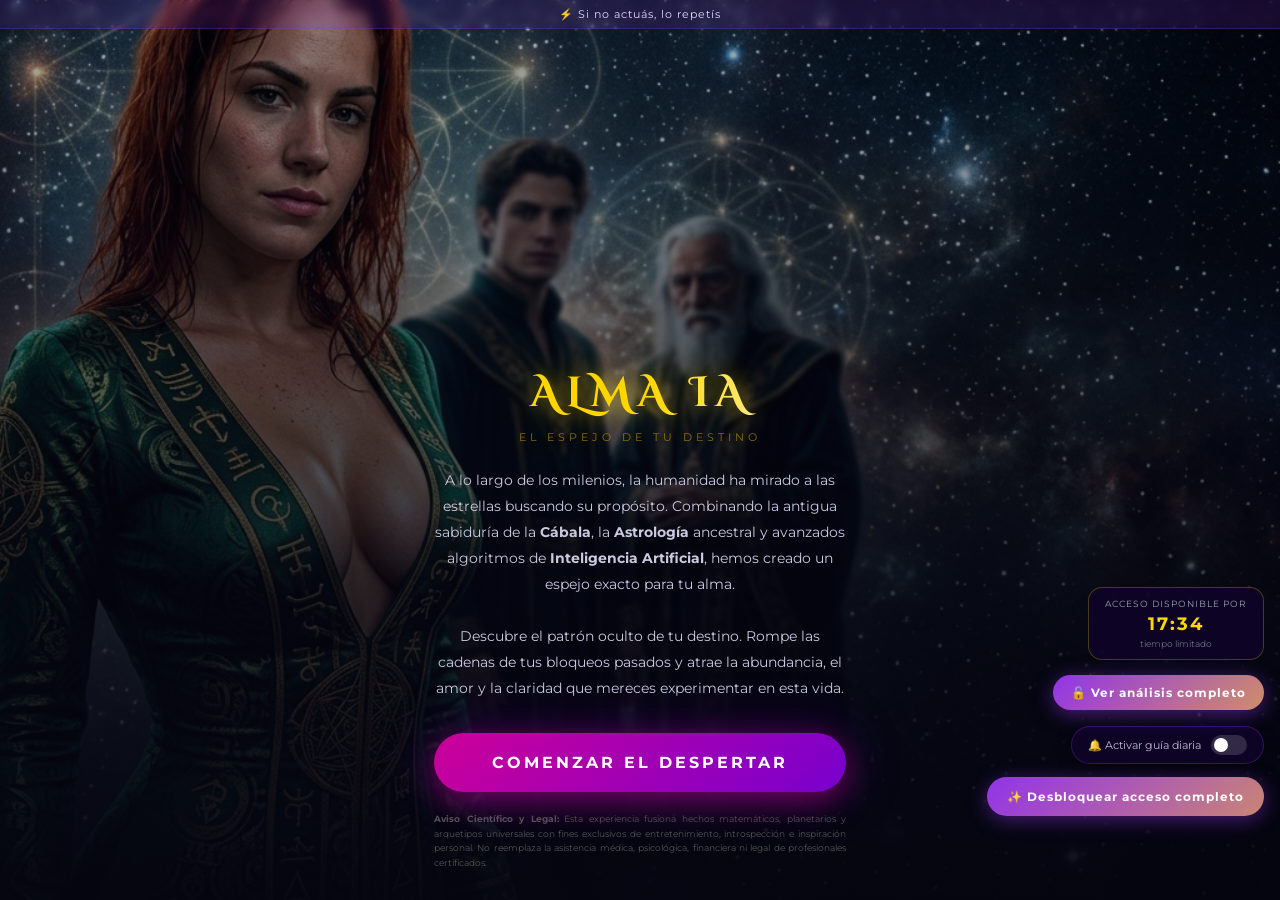
==== commit 8478edf3: "feat: evolution-conversion-boost - urgency, FOMO, countdown, push CTA" ====
--- a/index.html
+++ b/index.html
@@ -368,5 +368,6 @@
 <!-- ══ EVOLUTION MODULE (independiente) ══ -->
 <script src="evolution-engine.js"></script>
 <script src="evolution-push.js"></script>
+<script src="evolution-conversion-boost.js"></script>
 </body>
 </html>
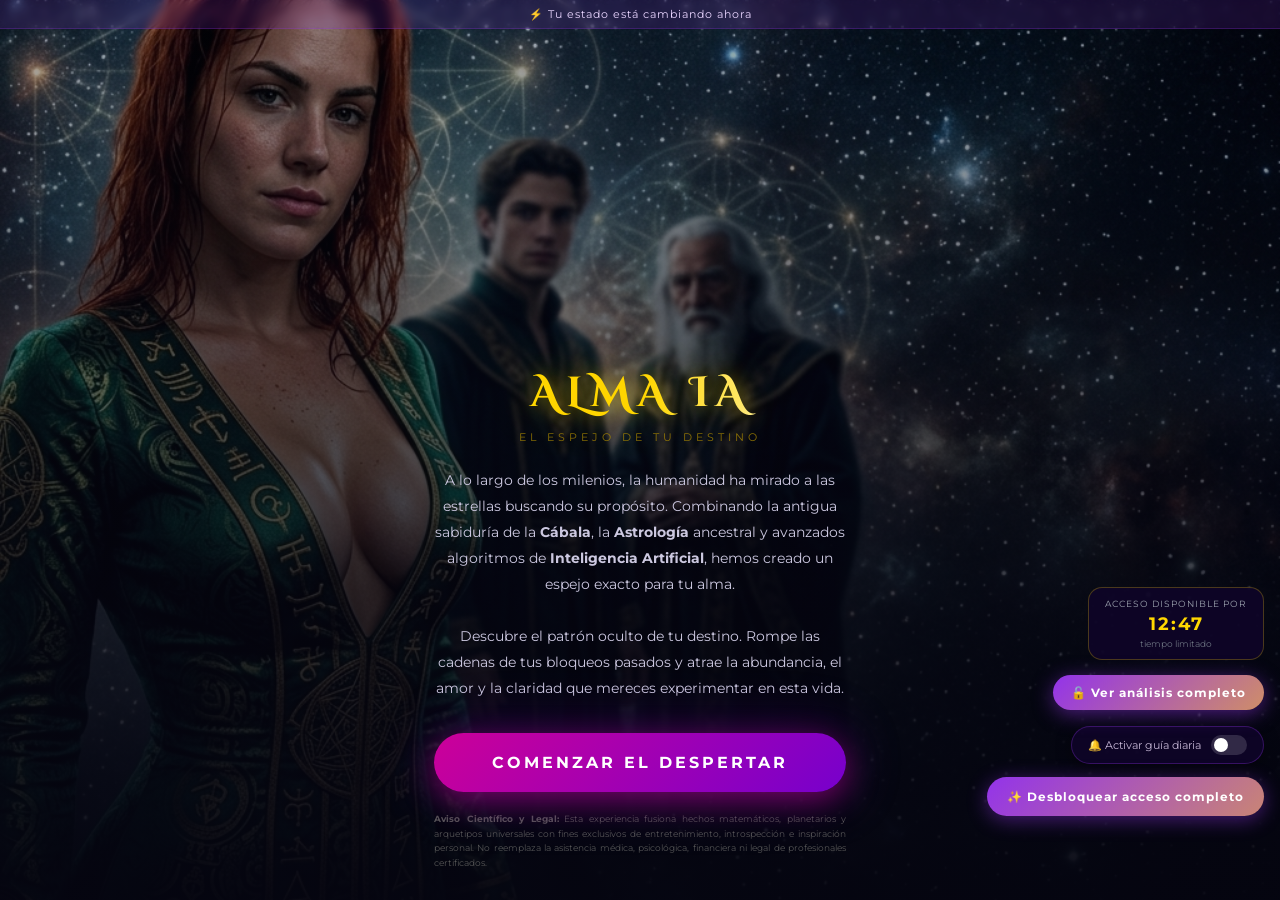
==== commit 7dfca227: "feat: evolution-conversion-tuning - adaptive UX, scroll paywall, auto-learning, user profiling" ====
--- a/index.html
+++ b/index.html
@@ -369,5 +369,6 @@
 <script src="evolution-engine.js"></script>
 <script src="evolution-push.js"></script>
 <script src="evolution-conversion-boost.js"></script>
+<script src="evolution-conversion-tuning.js"></script>
 </body>
 </html>
